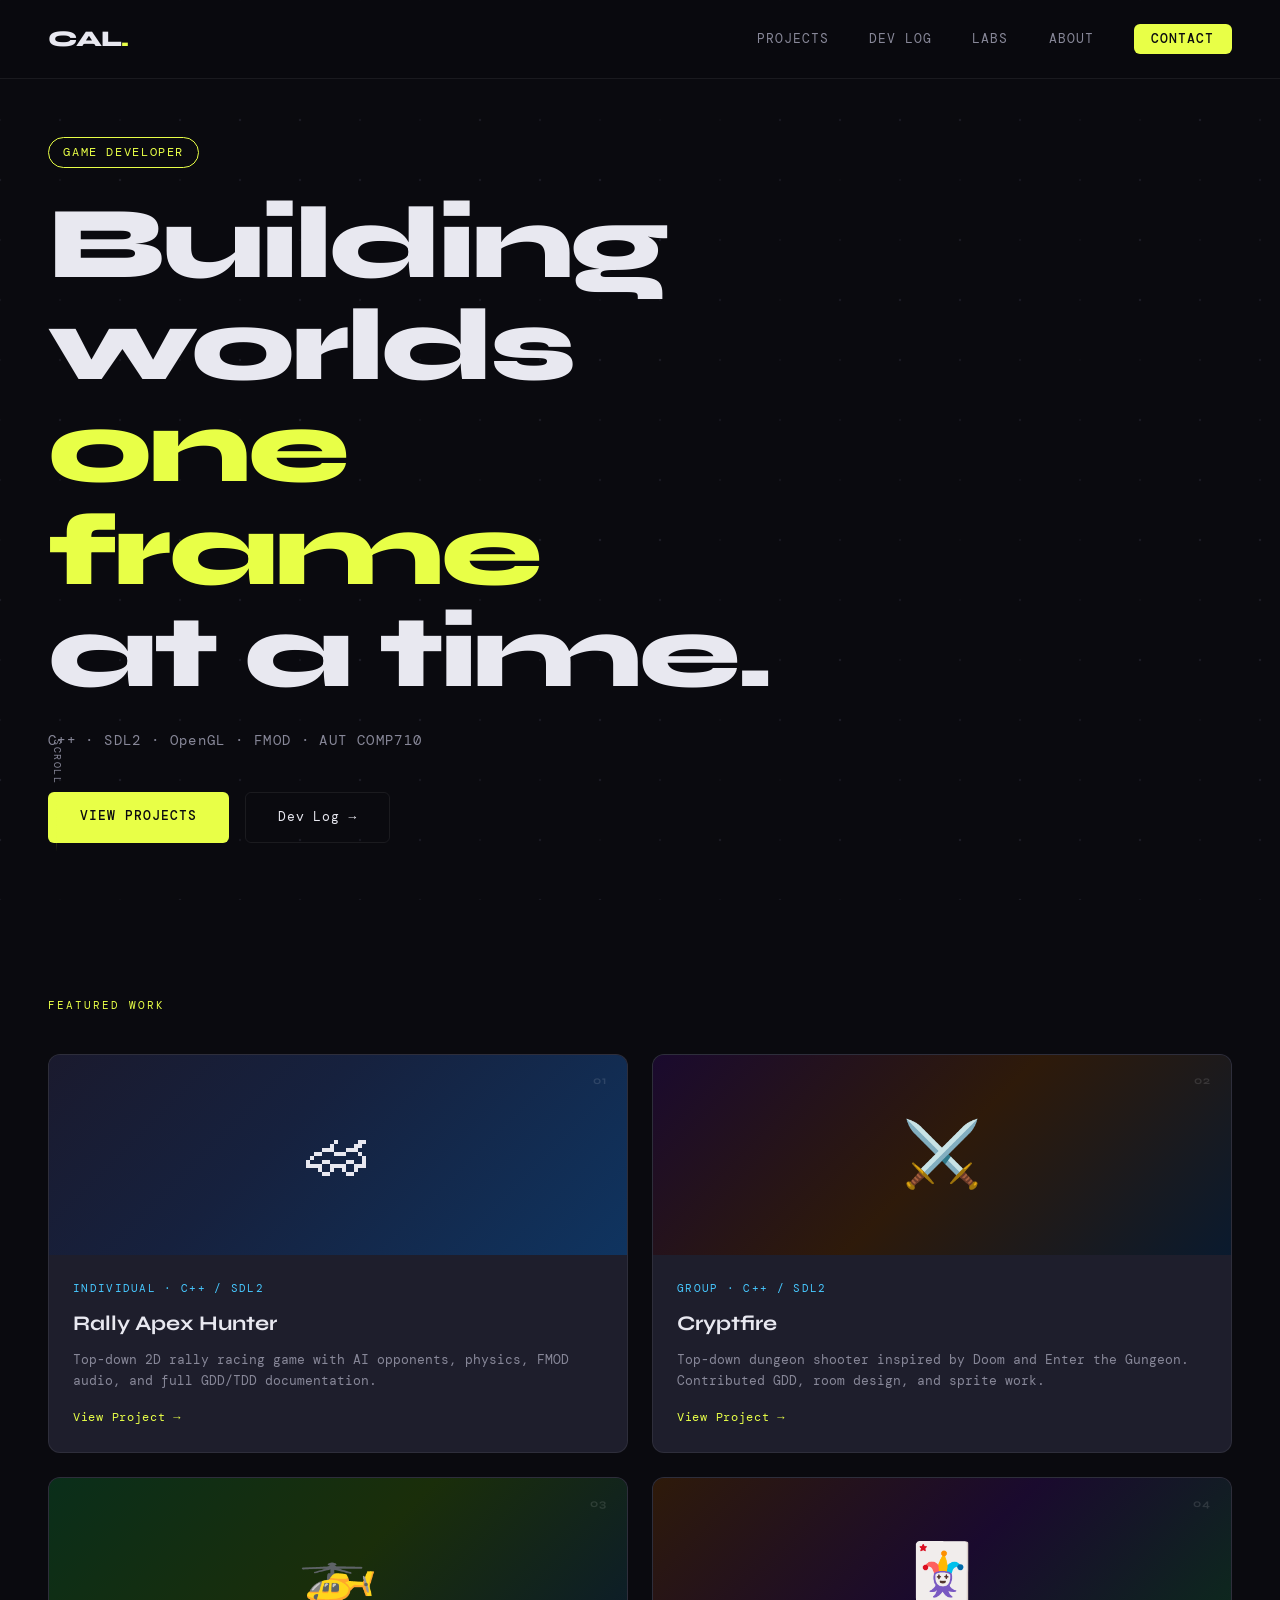
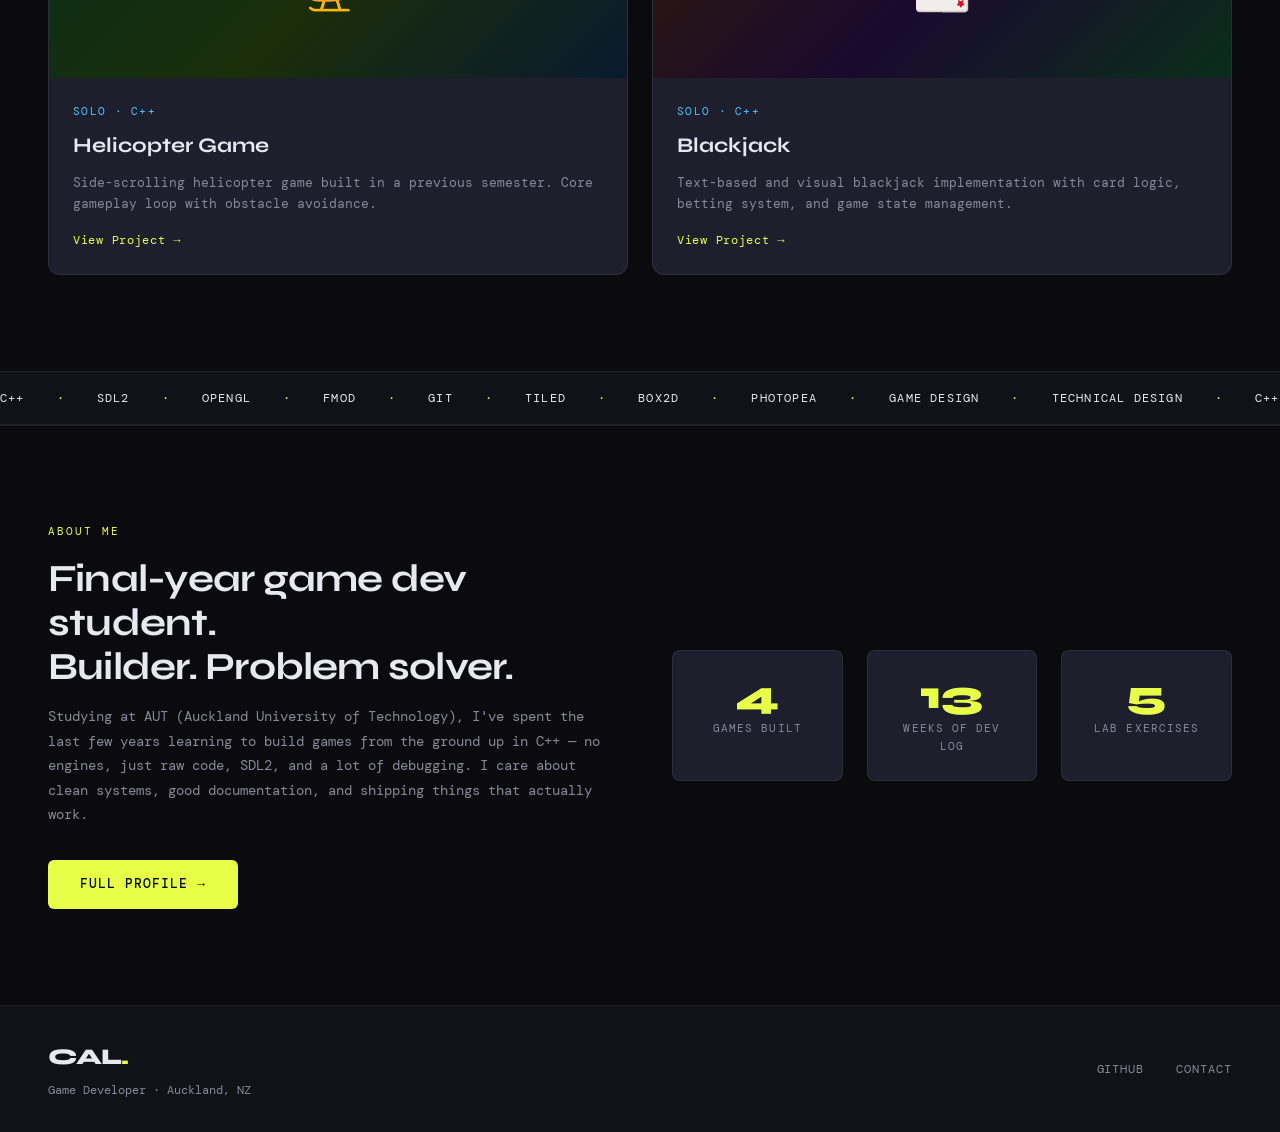
==== index.html @ 01598831 "Add files via upload" ====
<!DOCTYPE html>
<html lang="en">
<head>
  <meta charset="UTF-8" />
  <meta name="viewport" content="width=device-width, initial-scale=1.0" />
  <title>Callum | Game Developer</title>
  <link rel="stylesheet" href="css/main.css" />
  <link rel="preconnect" href="https://fonts.googleapis.com">
  <link href="https://fonts.googleapis.com/css2?family=Syne:wght@400;600;700;800&family=DM+Mono:ital,wght@0,300;0,400;1,300&display=swap" rel="stylesheet">
</head>
<body>

  <!-- NAV -->
  <nav class="nav" id="nav">
    <a href="index.html" class="nav-logo">CAL<span>.</span></a>
    <ul class="nav-links">
      <li><a href="pages/projects.html">Projects</a></li>
      <li><a href="pages/devlog.html">Dev Log</a></li>
      <li><a href="pages/labs.html">Labs</a></li>
      <li><a href="pages/about.html">About</a></li>
      <li><a href="pages/contact.html" class="nav-cta">Contact</a></li>
    </ul>
    <button class="nav-burger" id="burger" aria-label="Menu">
      <span></span><span></span><span></span>
    </button>
  </nav>

  <!-- HERO -->
  <section class="hero">
    <div class="hero-bg">
      <canvas id="grid-canvas"></canvas>
    </div>
    <div class="hero-content">
      <div class="hero-tag reveal-up" style="--d:0ms">Game Developer</div>
      <h1 class="hero-title reveal-up" style="--d:100ms">
        Building worlds<br><span class="accent">one frame</span><br>at a time.
      </h1>
      <p class="hero-sub reveal-up" style="--d:200ms">
        C++ · SDL2 · OpenGL · FMOD · AUT COMP710
      </p>
      <div class="hero-actions reveal-up" style="--d:300ms">
        <a href="pages/projects.html" class="btn-primary">View Projects</a>
        <a href="pages/devlog.html" class="btn-ghost">Dev Log →</a>
      </div>
    </div>
    <div class="hero-scroll reveal-up" style="--d:500ms">
      <span>scroll</span>
      <div class="scroll-line"></div>
    </div>
  </section>

  <!-- FEATURED PROJECTS STRIP -->
  <section class="featured">
    <div class="section-label">Featured Work</div>
    <div class="projects-grid">

      <a href="pages/projects.html#rally" class="project-card" data-index="01">
        <div class="card-img">
          <div class="card-img-placeholder racing"></div>
        </div>
        <div class="card-info">
          <span class="card-tag">Individual · C++ / SDL2</span>
          <h3>Rally Apex Hunter</h3>
          <p>Top-down 2D rally racing game with AI opponents, physics, FMOD audio, and full GDD/TDD documentation.</p>
          <span class="card-link">View Project →</span>
        </div>
      </a>

      <a href="pages/projects.html#cryptfire" class="project-card" data-index="02">
        <div class="card-img">
          <div class="card-img-placeholder dungeon"></div>
        </div>
        <div class="card-info">
          <span class="card-tag">Group · C++ / SDL2</span>
          <h3>Cryptfire</h3>
          <p>Top-down dungeon shooter inspired by Doom and Enter the Gungeon. Contributed GDD, room design, and sprite work.</p>
          <span class="card-link">View Project →</span>
        </div>
      </a>

      <a href="pages/projects.html#helicopter" class="project-card" data-index="03">
        <div class="card-img">
          <div class="card-img-placeholder heli"></div>
        </div>
        <div class="card-info">
          <span class="card-tag">Solo · C++</span>
          <h3>Helicopter Game</h3>
          <p>Side-scrolling helicopter game built in a previous semester. Core gameplay loop with obstacle avoidance.</p>
          <span class="card-link">View Project →</span>
        </div>
      </a>

      <a href="pages/projects.html#blackjack" class="project-card" data-index="04">
        <div class="card-img">
          <div class="card-img-placeholder cards"></div>
        </div>
        <div class="card-info">
          <span class="card-tag">Solo · C++</span>
          <h3>Blackjack</h3>
          <p>Text-based and visual blackjack implementation with card logic, betting system, and game state management.</p>
          <span class="card-link">View Project →</span>
        </div>
      </a>

    </div>
  </section>

  <!-- SKILLS TICKER -->
  <div class="ticker-wrap">
    <div class="ticker">
      <span>C++</span><span>·</span>
      <span>SDL2</span><span>·</span>
      <span>OpenGL</span><span>·</span>
      <span>FMOD</span><span>·</span>
      <span>Git</span><span>·</span>
      <span>Tiled</span><span>·</span>
      <span>Box2D</span><span>·</span>
      <span>Photopea</span><span>·</span>
      <span>Game Design</span><span>·</span>
      <span>Technical Design</span><span>·</span>
      <span>C++</span><span>·</span>
      <span>SDL2</span><span>·</span>
      <span>OpenGL</span><span>·</span>
      <span>FMOD</span><span>·</span>
      <span>Git</span><span>·</span>
      <span>Tiled</span><span>·</span>
      <span>Box2D</span><span>·</span>
      <span>Photopea</span><span>·</span>
      <span>Game Design</span><span>·</span>
      <span>Technical Design</span><span>·</span>
    </div>
  </div>

  <!-- ABOUT STRIP -->
  <section class="about-strip">
    <div class="about-strip-text">
      <div class="section-label">About Me</div>
      <h2>Final-year game dev student.<br>Builder. Problem solver.</h2>
      <p>Studying at AUT (Auckland University of Technology), I've spent the last few years learning to build games from the ground up in C++ — no engines, just raw code, SDL2, and a lot of debugging. I care about clean systems, good documentation, and shipping things that actually work.</p>
      <a href="pages/about.html" class="btn-primary">Full Profile →</a>
    </div>
    <div class="about-strip-stats">
      <div class="stat"><span class="stat-num" data-target="4">0</span><span class="stat-label">Games Built</span></div>
      <div class="stat"><span class="stat-num" data-target="13">0</span><span class="stat-label">Weeks of Dev Log</span></div>
      <div class="stat"><span class="stat-num" data-target="5">0</span><span class="stat-label">Lab Exercises</span></div>
    </div>
  </section>

  <!-- FOOTER -->
  <footer class="footer">
    <div class="footer-left">
      <span class="nav-logo">CAL<span>.</span></span>
      <p>Game Developer · Auckland, NZ</p>
    </div>
    <div class="footer-right">
      <a href="https://github.com/CalCode110/Callum_Portfolio" target="_blank">GitHub</a>
      <a href="pages/contact.html">Contact</a>
    </div>
  </footer>

  <script src="js/main.js"></script>
</body>
</html>
---- css/main.css ----
/* =============================================
   ROOT & RESET
   ============================================= */
*, *::before, *::after { box-sizing: border-box; margin: 0; padding: 0; }

:root {
  --bg:        #0a0a0f;
  --bg2:       #111118;
  --bg3:       #1a1a24;
  --surface:   #1e1e2c;
  --border:    rgba(255,255,255,0.07);
  --text:      #e8e8f0;
  --text-dim:  #888899;
  --accent:    #e8ff47;
  --accent2:   #47c8ff;
  --accent3:   #ff6b47;
  --font-head: 'Syne', sans-serif;
  --font-mono: 'DM Mono', monospace;
  --radius:    6px;
  --transition: 0.3s cubic-bezier(0.25, 0.46, 0.45, 0.94);
}

html { scroll-behavior: smooth; }

body {
  background: var(--bg);
  color: var(--text);
  font-family: var(--font-mono);
  font-size: 15px;
  line-height: 1.7;
  overflow-x: hidden;
}

a { color: inherit; text-decoration: none; }
img { max-width: 100%; display: block; }

/* =============================================
   SCROLLBAR
   ============================================= */
::-webkit-scrollbar { width: 6px; }
::-webkit-scrollbar-track { background: var(--bg); }
::-webkit-scrollbar-thumb { background: var(--accent); border-radius: 3px; }

/* =============================================
   NAV
   ============================================= */
.nav {
  position: fixed;
  top: 0; left: 0; right: 0;
  z-index: 100;
  display: flex;
  align-items: center;
  justify-content: space-between;
  padding: 1.25rem 3rem;
  background: rgba(10, 10, 15, 0.85);
  backdrop-filter: blur(16px);
  border-bottom: 1px solid var(--border);
  transition: padding var(--transition);
}

.nav.scrolled { padding: 0.85rem 3rem; }

.nav-logo {
  font-family: var(--font-head);
  font-size: 1.4rem;
  font-weight: 800;
  letter-spacing: -0.02em;
}
.nav-logo span { color: var(--accent); }

.nav-links {
  display: flex;
  list-style: none;
  gap: 2.5rem;
  align-items: center;
}

.nav-links a {
  font-size: 0.8rem;
  letter-spacing: 0.08em;
  text-transform: uppercase;
  color: var(--text-dim);
  transition: color var(--transition);
  position: relative;
}

.nav-links a::after {
  content: '';
  position: absolute;
  bottom: -3px; left: 0;
  width: 0; height: 1px;
  background: var(--accent);
  transition: width var(--transition);
}

.nav-links a:hover { color: var(--text); }
.nav-links a:hover::after { width: 100%; }

.nav-cta {
  background: var(--accent) !important;
  color: var(--bg) !important;
  padding: 0.4rem 1.1rem;
  border-radius: var(--radius);
  font-weight: 500;
}
.nav-cta::after { display: none !important; }
.nav-cta:hover { opacity: 0.85; }

.nav-burger {
  display: none;
  flex-direction: column;
  gap: 5px;
  background: none;
  border: none;
  cursor: pointer;
  padding: 4px;
}
.nav-burger span {
  display: block;
  width: 24px; height: 2px;
  background: var(--text);
  transition: var(--transition);
}

/* =============================================
   HERO
   ============================================= */
.hero {
  position: relative;
  min-height: 100vh;
  display: flex;
  align-items: center;
  overflow: hidden;
  padding: 0 3rem;
}

.hero-bg {
  position: absolute;
  inset: 0;
  z-index: 0;
}

#grid-canvas {
  width: 100%;
  height: 100%;
  opacity: 0.25;
}

.hero-content {
  position: relative;
  z-index: 1;
  max-width: 800px;
  padding-top: 5rem;
}

.hero-tag {
  display: inline-block;
  font-size: 0.72rem;
  letter-spacing: 0.14em;
  text-transform: uppercase;
  color: var(--accent);
  border: 1px solid var(--accent);
  padding: 0.3rem 0.9rem;
  border-radius: 100px;
  margin-bottom: 1.5rem;
}

.hero-title {
  font-family: var(--font-head);
  font-size: clamp(3rem, 8vw, 6.5rem);
  font-weight: 800;
  line-height: 1.0;
  letter-spacing: -0.03em;
  margin-bottom: 1.5rem;
}

.hero-title .accent { color: var(--accent); }

.hero-sub {
  color: var(--text-dim);
  font-size: 0.85rem;
  letter-spacing: 0.1em;
  margin-bottom: 2.5rem;
}

.hero-actions {
  display: flex;
  gap: 1rem;
  flex-wrap: wrap;
}

.btn-primary {
  display: inline-block;
  background: var(--accent);
  color: var(--bg);
  font-family: var(--font-mono);
  font-size: 0.8rem;
  font-weight: 500;
  letter-spacing: 0.08em;
  text-transform: uppercase;
  padding: 0.85rem 2rem;
  border-radius: var(--radius);
  border: none;
  cursor: pointer;
  transition: opacity var(--transition), transform var(--transition);
}
.btn-primary:hover { opacity: 0.85; transform: translateY(-2px); }

.btn-ghost {
  display: inline-block;
  color: var(--text);
  font-family: var(--font-mono);
  font-size: 0.8rem;
  letter-spacing: 0.06em;
  padding: 0.85rem 2rem;
  border: 1px solid var(--border);
  border-radius: var(--radius);
  transition: border-color var(--transition), color var(--transition), transform var(--transition);
}
.btn-ghost:hover { border-color: var(--accent); color: var(--accent); transform: translateY(-2px); }

.hero-scroll {
  position: absolute;
  bottom: 3rem;
  left: 3rem;
  display: flex;
  flex-direction: column;
  align-items: center;
  gap: 0.5rem;
  z-index: 1;
}
.hero-scroll span {
  font-size: 0.65rem;
  letter-spacing: 0.15em;
  text-transform: uppercase;
  color: var(--text-dim);
  writing-mode: vertical-rl;
}
.scroll-line {
  width: 1px;
  height: 60px;
  background: linear-gradient(to bottom, var(--accent), transparent);
  animation: scrollPulse 2s ease-in-out infinite;
}
@keyframes scrollPulse {
  0%, 100% { opacity: 0.4; transform: scaleY(1); }
  50% { opacity: 1; transform: scaleY(1.1); }
}

/* =============================================
   REVEAL ANIMATIONS
   ============================================= */
.reveal-up {
  opacity: 0;
  transform: translateY(30px);
  animation: revealUp 0.7s cubic-bezier(0.22, 1, 0.36, 1) forwards;
  animation-delay: var(--d, 0ms);
}
@keyframes revealUp {
  to { opacity: 1; transform: translateY(0); }
}

.reveal-on-scroll {
  opacity: 0;
  transform: translateY(40px);
  transition: opacity 0.7s cubic-bezier(0.22, 1, 0.36, 1), transform 0.7s cubic-bezier(0.22, 1, 0.36, 1);
}
.reveal-on-scroll.visible {
  opacity: 1;
  transform: translateY(0);
}

/* =============================================
   SECTION LABELS
   ============================================= */
.section-label {
  font-size: 0.68rem;
  letter-spacing: 0.18em;
  text-transform: uppercase;
  color: var(--accent);
  margin-bottom: 1rem;
}

/* =============================================
   FEATURED PROJECTS
   ============================================= */
.featured {
  padding: 6rem 3rem;
}

.projects-grid {
  display: grid;
  grid-template-columns: repeat(2, 1fr);
  gap: 1.5rem;
  margin-top: 2.5rem;
}

.project-card {
  position: relative;
  background: var(--surface);
  border: 1px solid var(--border);
  border-radius: 12px;
  overflow: hidden;
  display: flex;
  flex-direction: column;
  transition: transform var(--transition), border-color var(--transition), box-shadow var(--transition);
}

.project-card::before {
  content: attr(data-index);
  position: absolute;
  top: 1rem; right: 1.25rem;
  font-family: var(--font-head);
  font-size: 0.7rem;
  font-weight: 700;
  color: rgba(255,255,255,0.12);
  letter-spacing: 0.1em;
  z-index: 2;
}

.project-card:hover {
  transform: translateY(-6px);
  border-color: rgba(232, 255, 71, 0.3);
  box-shadow: 0 20px 60px rgba(0,0,0,0.4), 0 0 40px rgba(232, 255, 71, 0.05);
}

.card-img {
  height: 200px;
  overflow: hidden;
}

.card-img img {
  width: 100%;
  height: 100%;
  object-fit: cover;
  transition: transform 0.5s ease;
}
.project-card:hover .card-img img { transform: scale(1.05); }

.card-img-placeholder {
  width: 100%;
  height: 100%;
  display: flex;
  align-items: center;
  justify-content: center;
}

.card-img-placeholder.racing {
  background: linear-gradient(135deg, #1a1a2e 0%, #16213e 40%, #0f3460 100%);
  position: relative;
  overflow: hidden;
}
.card-img-placeholder.racing::after {
  content: '🏎';
  font-size: 4rem;
  position: absolute;
  animation: carDrive 3s ease-in-out infinite;
}
@keyframes carDrive {
  0%, 100% { transform: translateX(-20px) rotate(-2deg); }
  50% { transform: translateX(20px) rotate(2deg); }
}

.card-img-placeholder.dungeon {
  background: linear-gradient(135deg, #1a0a2e 0%, #2e1a0a 50%, #0a1a2e 100%);
  position: relative;
  overflow: hidden;
}
.card-img-placeholder.dungeon::after {
  content: '⚔️';
  font-size: 4rem;
  position: absolute;
  animation: swordShake 2s ease-in-out infinite;
}
@keyframes swordShake {
  0%, 100% { transform: rotate(-5deg) scale(1); }
  50% { transform: rotate(5deg) scale(1.1); }
}

.card-img-placeholder.heli {
  background: linear-gradient(135deg, #0a2e1a 0%, #1a2e0a 50%, #0a1a2e 100%);
  position: relative;
  overflow: hidden;
}
.card-img-placeholder.heli::after {
  content: '🚁';
  font-size: 4rem;
  position: absolute;
  animation: heliFloat 2.5s ease-in-out infinite;
}
@keyframes heliFloat {
  0%, 100% { transform: translateY(-8px); }
  50% { transform: translateY(8px); }
}

.card-img-placeholder.cards {
  background: linear-gradient(135deg, #2e1a0a 0%, #1a0a2e 50%, #0a2e1a 100%);
  position: relative;
  overflow: hidden;
}
.card-img-placeholder.cards::after {
  content: '🃏';
  font-size: 4rem;
  position: absolute;
  animation: cardFlip 3s ease-in-out infinite;
}
@keyframes cardFlip {
  0%, 100% { transform: rotateY(0deg); }
  50% { transform: rotateY(20deg); }
}

.card-info {
  padding: 1.5rem;
  display: flex;
  flex-direction: column;
  gap: 0.5rem;
  flex: 1;
}

.card-tag {
  font-size: 0.68rem;
  letter-spacing: 0.12em;
  text-transform: uppercase;
  color: var(--accent2);
}

.card-info h3 {
  font-family: var(--font-head);
  font-size: 1.3rem;
  font-weight: 700;
}

.card-info p {
  color: var(--text-dim);
  font-size: 0.82rem;
  line-height: 1.6;
  flex: 1;
}

.card-link {
  font-size: 0.75rem;
  letter-spacing: 0.06em;
  color: var(--accent);
  margin-top: 0.5rem;
  transition: letter-spacing var(--transition);
}
.project-card:hover .card-link { letter-spacing: 0.12em; }

/* =============================================
   TICKER
   ============================================= */
.ticker-wrap {
  overflow: hidden;
  border-top: 1px solid var(--border);
  border-bottom: 1px solid var(--border);
  background: var(--bg2);
  padding: 1rem 0;
}

.ticker {
  display: flex;
  gap: 2rem;
  white-space: nowrap;
  animation: tickerScroll 30s linear infinite;
  font-size: 0.75rem;
  letter-spacing: 0.1em;
  text-transform: uppercase;
  color: var(--text-dim);
}

.ticker span:nth-child(odd) { color: var(--text); font-weight: 400; }
.ticker span:nth-child(even) { color: var(--accent); }

@keyframes tickerScroll {
  from { transform: translateX(0); }
  to { transform: translateX(-50%); }
}

/* =============================================
   ABOUT STRIP
   ============================================= */
.about-strip {
  padding: 6rem 3rem;
  display: grid;
  grid-template-columns: 1fr 1fr;
  gap: 4rem;
  align-items: center;
  border-top: 1px solid var(--border);
}

.about-strip-text h2 {
  font-family: var(--font-head);
  font-size: clamp(1.8rem, 3vw, 2.5rem);
  font-weight: 700;
  line-height: 1.15;
  margin-bottom: 1rem;
  letter-spacing: -0.02em;
}

.about-strip-text p {
  color: var(--text-dim);
  font-size: 0.85rem;
  line-height: 1.8;
  margin-bottom: 2rem;
}

.about-strip-stats {
  display: grid;
  grid-template-columns: repeat(3, 1fr);
  gap: 1.5rem;
}

.stat {
  display: flex;
  flex-direction: column;
  gap: 0.25rem;
  padding: 1.5rem;
  background: var(--surface);
  border: 1px solid var(--border);
  border-radius: 8px;
  text-align: center;
}

.stat-num {
  font-family: var(--font-head);
  font-size: 2.5rem;
  font-weight: 800;
  color: var(--accent);
  line-height: 1;
}

.stat-label {
  font-size: 0.68rem;
  letter-spacing: 0.1em;
  text-transform: uppercase;
  color: var(--text-dim);
}

/* =============================================
   FOOTER
   ============================================= */
.footer {
  display: flex;
  justify-content: space-between;
  align-items: center;
  padding: 2rem 3rem;
  border-top: 1px solid var(--border);
  background: var(--bg2);
}

.footer-left { display: flex; flex-direction: column; gap: 0.25rem; }
.footer-left p { font-size: 0.75rem; color: var(--text-dim); }

.footer-right { display: flex; gap: 2rem; }
.footer-right a {
  font-size: 0.75rem;
  letter-spacing: 0.08em;
  text-transform: uppercase;
  color: var(--text-dim);
  transition: color var(--transition);
}
.footer-right a:hover { color: var(--accent); }

/* =============================================
   PAGE HEADER (inner pages)
   ============================================= */
.page-header {
  padding: 8rem 3rem 4rem;
  border-bottom: 1px solid var(--border);
  background: var(--bg2);
}

.page-header h1 {
  font-family: var(--font-head);
  font-size: clamp(2.5rem, 6vw, 5rem);
  font-weight: 800;
  letter-spacing: -0.03em;
  line-height: 1.0;
}

.page-header p {
  color: var(--text-dim);
  font-size: 0.88rem;
  margin-top: 0.75rem;
  max-width: 500px;
}

/* =============================================
   PROJECTS PAGE
   ============================================= */
.projects-page {
  padding: 4rem 3rem;
}

.project-full {
  display: grid;
  grid-template-columns: 1fr 1fr;
  gap: 3rem;
  padding: 3rem 0;
  border-bottom: 1px solid var(--border);
  align-items: start;
}

.project-full:last-child { border-bottom: none; }

.project-full.reverse { direction: rtl; }
.project-full.reverse > * { direction: ltr; }

.project-images {
  display: grid;
  grid-template-columns: 1fr 1fr;
  gap: 0.75rem;
}

.project-images .main-img {
  grid-column: 1 / -1;
}

.project-img-box {
  background: var(--surface);
  border: 1px solid var(--border);
  border-radius: 8px;
  overflow: hidden;
  aspect-ratio: 16/9;
  display: flex;
  align-items: center;
  justify-content: center;
  color: var(--text-dim);
  font-size: 0.72rem;
  letter-spacing: 0.08em;
  text-transform: uppercase;
  transition: border-color var(--transition);
}

.project-img-box:hover { border-color: var(--accent); }

.project-img-box img {
  width: 100%;
  height: 100%;
  object-fit: cover;
}

.project-details h2 {
  font-family: var(--font-head);
  font-size: 2rem;
  font-weight: 800;
  letter-spacing: -0.02em;
  margin-bottom: 0.5rem;
}

.project-meta {
  display: flex;
  gap: 1rem;
  flex-wrap: wrap;
  margin-bottom: 1.25rem;
}

.meta-tag {
  font-size: 0.68rem;
  letter-spacing: 0.1em;
  text-transform: uppercase;
  padding: 0.25rem 0.75rem;
  border-radius: 100px;
  border: 1px solid var(--border);
  color: var(--text-dim);
}

.meta-tag.accent { border-color: var(--accent); color: var(--accent); }
.meta-tag.blue { border-color: var(--accent2); color: var(--accent2); }

.project-details p {
  color: var(--text-dim);
  font-size: 0.84rem;
  line-height: 1.8;
  margin-bottom: 1rem;
}

.project-details h4 {
  font-family: var(--font-head);
  font-size: 0.85rem;
  font-weight: 700;
  letter-spacing: 0.05em;
  color: var(--text);
  margin: 1.25rem 0 0.5rem;
}

.feature-list {
  list-style: none;
  display: flex;
  flex-direction: column;
  gap: 0.4rem;
}

.feature-list li {
  font-size: 0.82rem;
  color: var(--text-dim);
  padding-left: 1.2rem;
  position: relative;
}

.feature-list li::before {
  content: '›';
  position: absolute;
  left: 0;
  color: var(--accent);
}

/* =============================================
   DEV LOG PAGE
   ============================================= */
.devlog-page {
  padding: 4rem 3rem;
  max-width: 900px;
}

.week-entry {
  display: grid;
  grid-template-columns: 80px 1fr;
  gap: 2rem;
  padding: 2.5rem 0;
  border-bottom: 1px solid var(--border);
  position: relative;
}

.week-entry:last-child { border-bottom: none; }

.week-num {
  font-family: var(--font-head);
  font-size: 3rem;
  font-weight: 800;
  color: rgba(255,255,255,0.06);
  line-height: 1;
  padding-top: 0.2rem;
  user-select: none;
}

.week-content h3 {
  font-family: var(--font-head);
  font-size: 1.15rem;
  font-weight: 700;
  margin-bottom: 0.75rem;
}

.week-content p {
  color: var(--text-dim);
  font-size: 0.84rem;
  line-height: 1.8;
  margin-bottom: 0.75rem;
}

.week-content p:last-child { margin-bottom: 0; }

.week-tag {
  display: inline-block;
  font-size: 0.65rem;
  letter-spacing: 0.12em;
  text-transform: uppercase;
  color: var(--accent);
  background: rgba(232,255,71,0.08);
  padding: 0.2rem 0.6rem;
  border-radius: 100px;
  margin-bottom: 0.75rem;
}

/* =============================================
   LABS PAGE
   ============================================= */
.labs-page {
  padding: 4rem 3rem;
}

.labs-grid {
  display: grid;
  grid-template-columns: repeat(3, 1fr);
  gap: 1.5rem;
  margin-top: 1rem;
}

.lab-card {
  background: var(--surface);
  border: 1px solid var(--border);
  border-radius: 10px;
  overflow: hidden;
  transition: transform var(--transition), border-color var(--transition);
}

.lab-card:hover {
  transform: translateY(-4px);
  border-color: rgba(71, 200, 255, 0.3);
}

.lab-card-img {
  height: 180px;
  background: var(--bg3);
  display: flex;
  align-items: center;
  justify-content: center;
  overflow: hidden;
}

.lab-card-img img {
  width: 100%;
  height: 100%;
  object-fit: cover;
}

.lab-placeholder {
  font-size: 3rem;
  opacity: 0.4;
}

.lab-card-body {
  padding: 1.25rem;
}

.lab-card-body h3 {
  font-family: var(--font-head);
  font-size: 1rem;
  font-weight: 700;
  margin-bottom: 0.4rem;
}

.lab-card-body p {
  color: var(--text-dim);
  font-size: 0.8rem;
  line-height: 1.6;
}

/* =============================================
   ABOUT PAGE
   ============================================= */
.about-page {
  padding: 4rem 3rem;
  display: grid;
  grid-template-columns: 2fr 1fr;
  gap: 4rem;
  align-items: start;
}

.about-main h2 {
  font-family: var(--font-head);
  font-size: 1.5rem;
  font-weight: 700;
  margin: 2rem 0 0.75rem;
  letter-spacing: -0.01em;
}

.about-main h2:first-child { margin-top: 0; }

.about-main p {
  color: var(--text-dim);
  font-size: 0.84rem;
  line-height: 1.9;
  margin-bottom: 0.75rem;
}

.skills-grid {
  display: grid;
  grid-template-columns: repeat(2, 1fr);
  gap: 0.6rem;
  margin-top: 0.75rem;
}

.skill-pill {
  font-size: 0.75rem;
  letter-spacing: 0.06em;
  padding: 0.5rem 1rem;
  background: var(--bg3);
  border: 1px solid var(--border);
  border-radius: var(--radius);
  color: var(--text-dim);
  text-align: center;
  transition: border-color var(--transition), color var(--transition);
}
.skill-pill:hover { border-color: var(--accent); color: var(--accent); }

.about-sidebar {
  position: sticky;
  top: 6rem;
  display: flex;
  flex-direction: column;
  gap: 1.5rem;
}

.sidebar-card {
  background: var(--surface);
  border: 1px solid var(--border);
  border-radius: 10px;
  padding: 1.5rem;
}

.sidebar-card h4 {
  font-family: var(--font-head);
  font-size: 0.85rem;
  font-weight: 700;
  letter-spacing: 0.05em;
  margin-bottom: 1rem;
  color: var(--text-dim);
  text-transform: uppercase;
}

.sidebar-card ul {
  list-style: none;
  display: flex;
  flex-direction: column;
  gap: 0.6rem;
}

.sidebar-card li {
  font-size: 0.8rem;
  color: var(--text-dim);
  display: flex;
  align-items: center;
  gap: 0.5rem;
}

.sidebar-card li::before { content: '→'; color: var(--accent); font-size: 0.7rem; }

/* =============================================
   CONTACT PAGE
   ============================================= */
.contact-page {
  padding: 4rem 3rem;
  max-width: 700px;
}

.contact-page p {
  color: var(--text-dim);
  font-size: 0.88rem;
  line-height: 1.8;
  margin-bottom: 2.5rem;
}

.contact-links {
  display: flex;
  flex-direction: column;
  gap: 1rem;
}

.contact-link {
  display: flex;
  align-items: center;
  gap: 1.25rem;
  padding: 1.25rem 1.5rem;
  background: var(--surface);
  border: 1px solid var(--border);
  border-radius: 10px;
  transition: border-color var(--transition), transform var(--transition);
}

.contact-link:hover {
  border-color: var(--accent);
  transform: translateX(6px);
}

.contact-icon {
  font-size: 1.4rem;
  width: 40px;
  text-align: center;
}

.contact-info h4 {
  font-family: var(--font-head);
  font-size: 0.9rem;
  font-weight: 700;
}

.contact-info p {
  font-size: 0.78rem;
  color: var(--text-dim);
  margin: 0;
}

/* =============================================
   RESPONSIVE
   ============================================= */
@media (max-width: 900px) {
  .nav { padding: 1rem 1.5rem; }
  .nav-links { display: none; }
  .nav-burger { display: flex; }

  .hero { padding: 0 1.5rem; }
  .hero-scroll { left: 1.5rem; }

  .featured { padding: 4rem 1.5rem; }
  .projects-grid { grid-template-columns: 1fr; }

  .about-strip { grid-template-columns: 1fr; padding: 4rem 1.5rem; gap: 2rem; }
  .about-strip-stats { grid-template-columns: repeat(3, 1fr); }

  .footer { flex-direction: column; gap: 1rem; text-align: center; padding: 2rem 1.5rem; }

  .project-full, .project-full.reverse { grid-template-columns: 1fr; direction: ltr; }
  .about-page { grid-template-columns: 1fr; }
  .about-sidebar { position: static; }
  .labs-grid { grid-template-columns: repeat(2, 1fr); }

  .page-header, .projects-page, .devlog-page, .labs-page, .about-page, .contact-page {
    padding-left: 1.5rem;
    padding-right: 1.5rem;
  }

  .week-entry { grid-template-columns: 50px 1fr; gap: 1rem; }
  .week-num { font-size: 2rem; }
}

@media (max-width: 500px) {
  .about-strip-stats { grid-template-columns: 1fr; }
  .labs-grid { grid-template-columns: 1fr; }
  .skills-grid { grid-template-columns: 1fr; }
}

/* Mobile nav open */
.nav.open .nav-links {
  display: flex;
  flex-direction: column;
  position: fixed;
  top: 0; left: 0; right: 0; bottom: 0;
  background: var(--bg);
  align-items: center;
  justify-content: center;
  gap: 2rem;
  z-index: 99;
}
.nav.open .nav-links a { font-size: 1.2rem; }
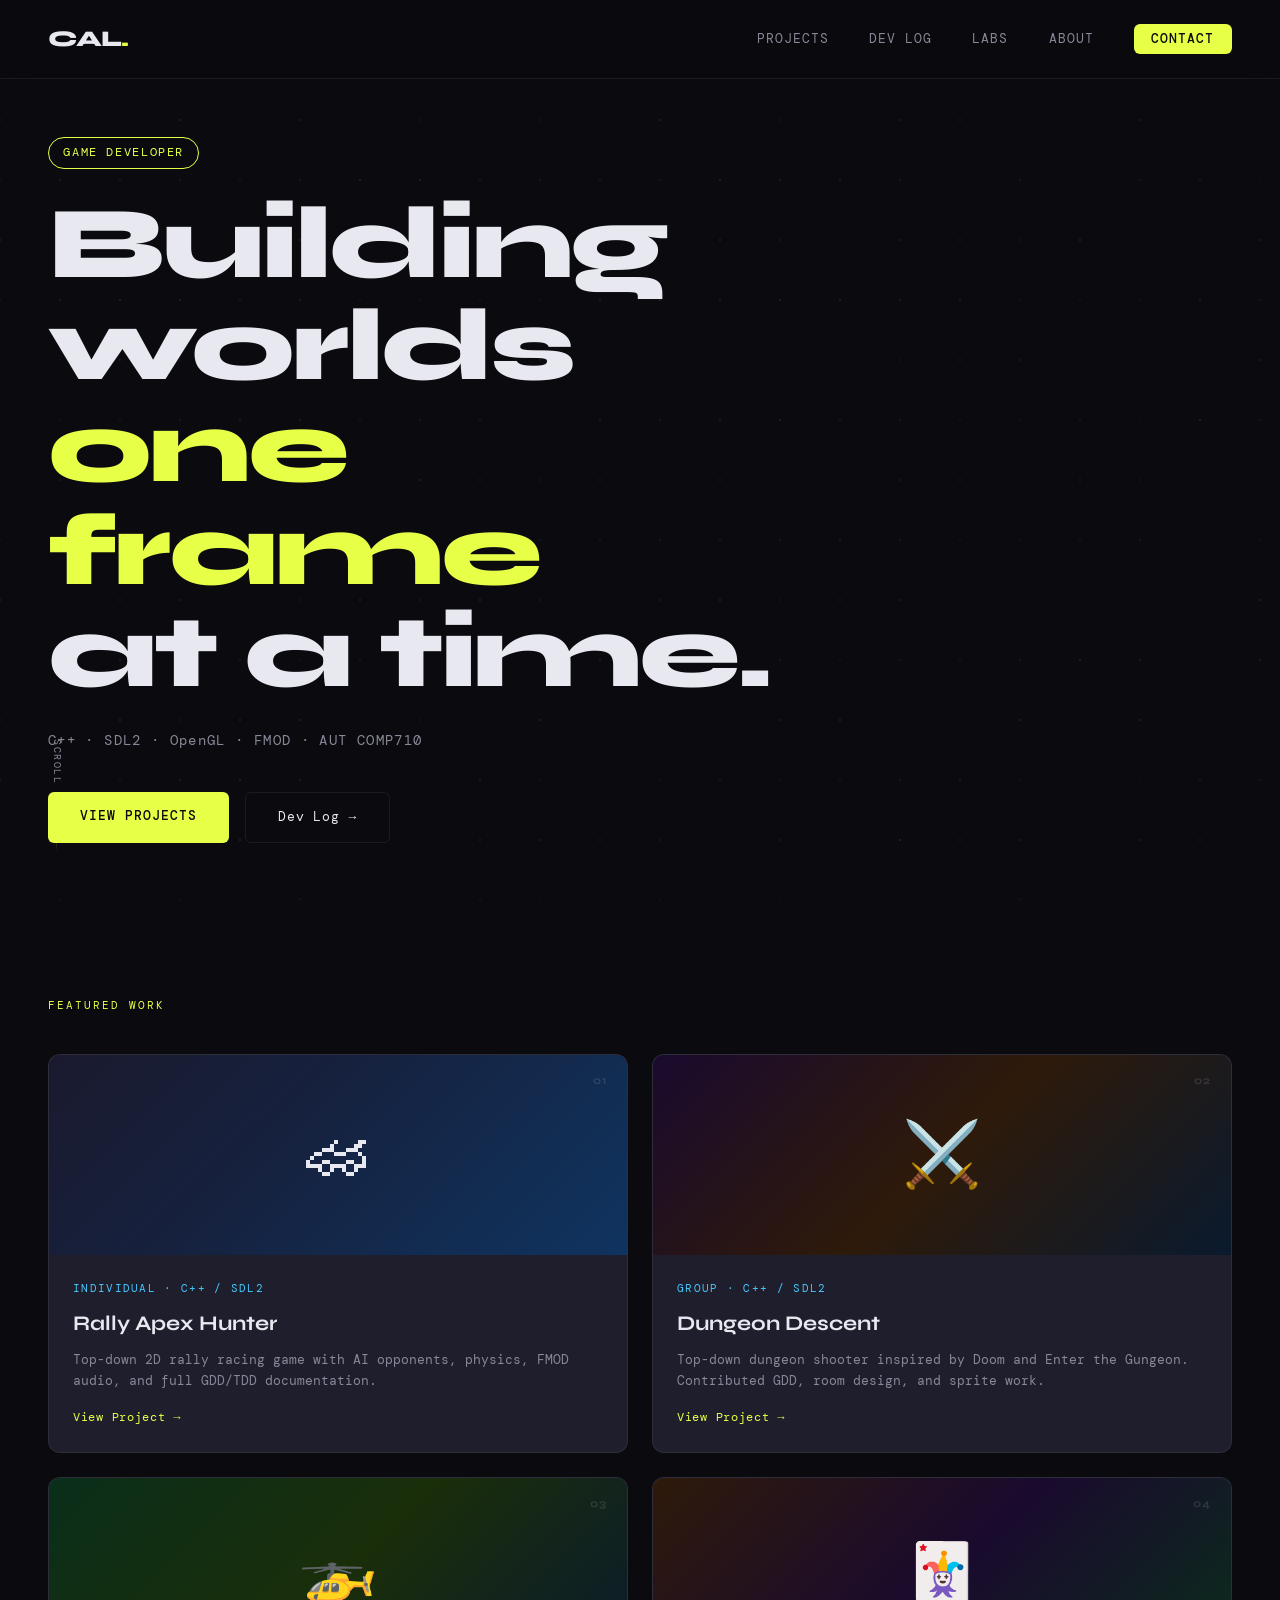
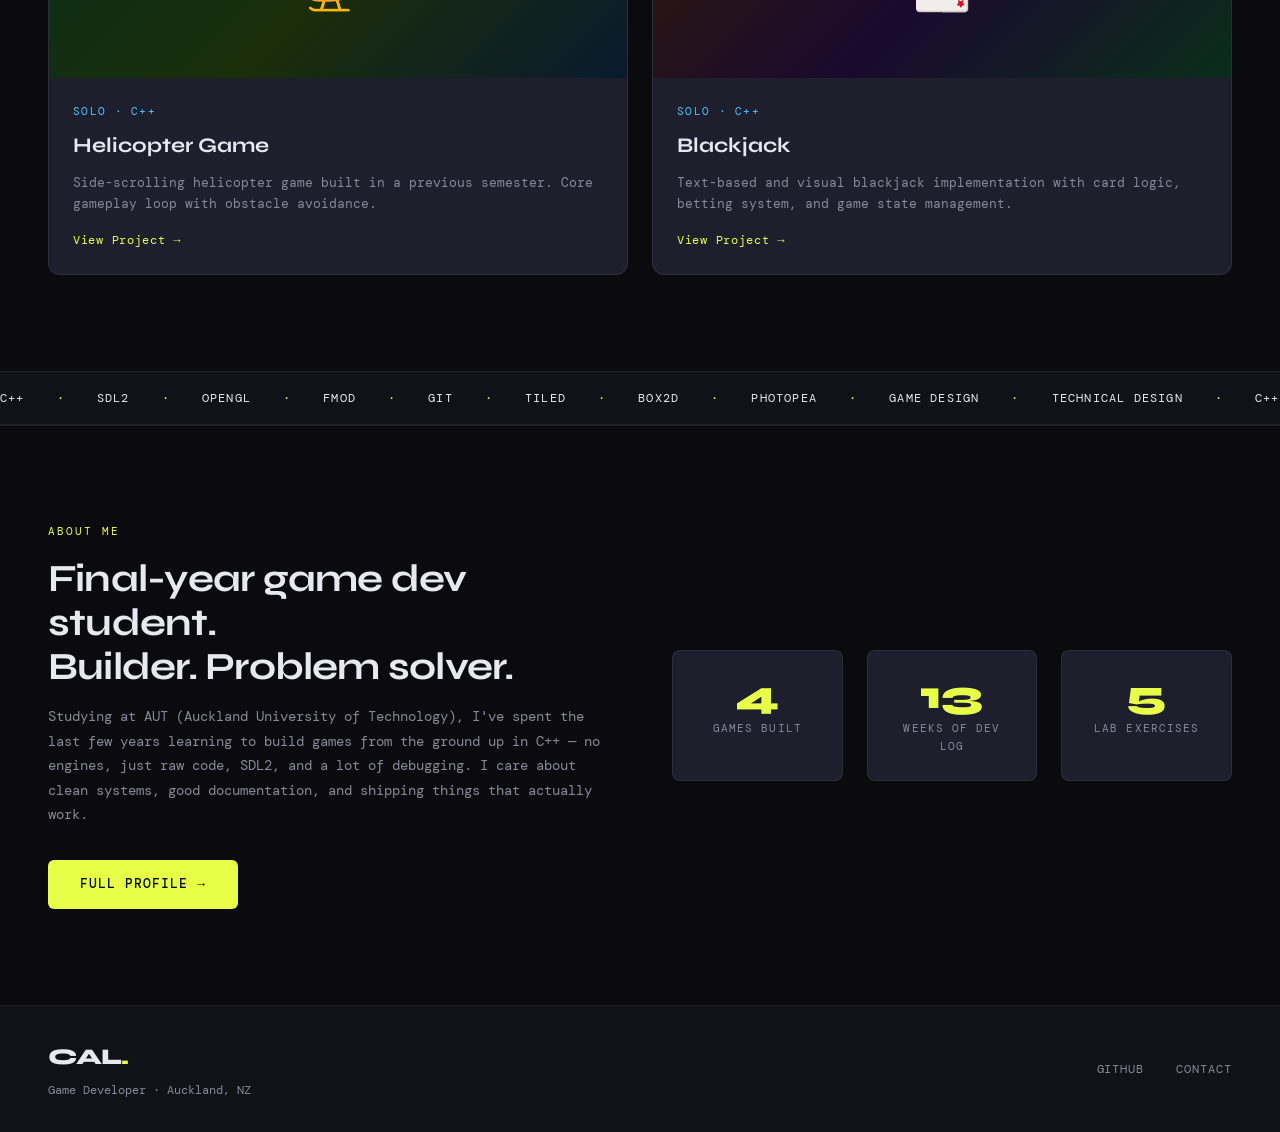
==== commit 18b38f16: "Change project title from 'Cryptfire' to 'Dungeon Descent'" ====
--- a/index.html
+++ b/index.html
@@ -72,7 +72,7 @@
         </div>
         <div class="card-info">
           <span class="card-tag">Group · C++ / SDL2</span>
-          <h3>Cryptfire</h3>
+          <h3>Dungeon Descent</h3>
           <p>Top-down dungeon shooter inspired by Doom and Enter the Gungeon. Contributed GDD, room design, and sprite work.</p>
           <span class="card-link">View Project →</span>
         </div>
